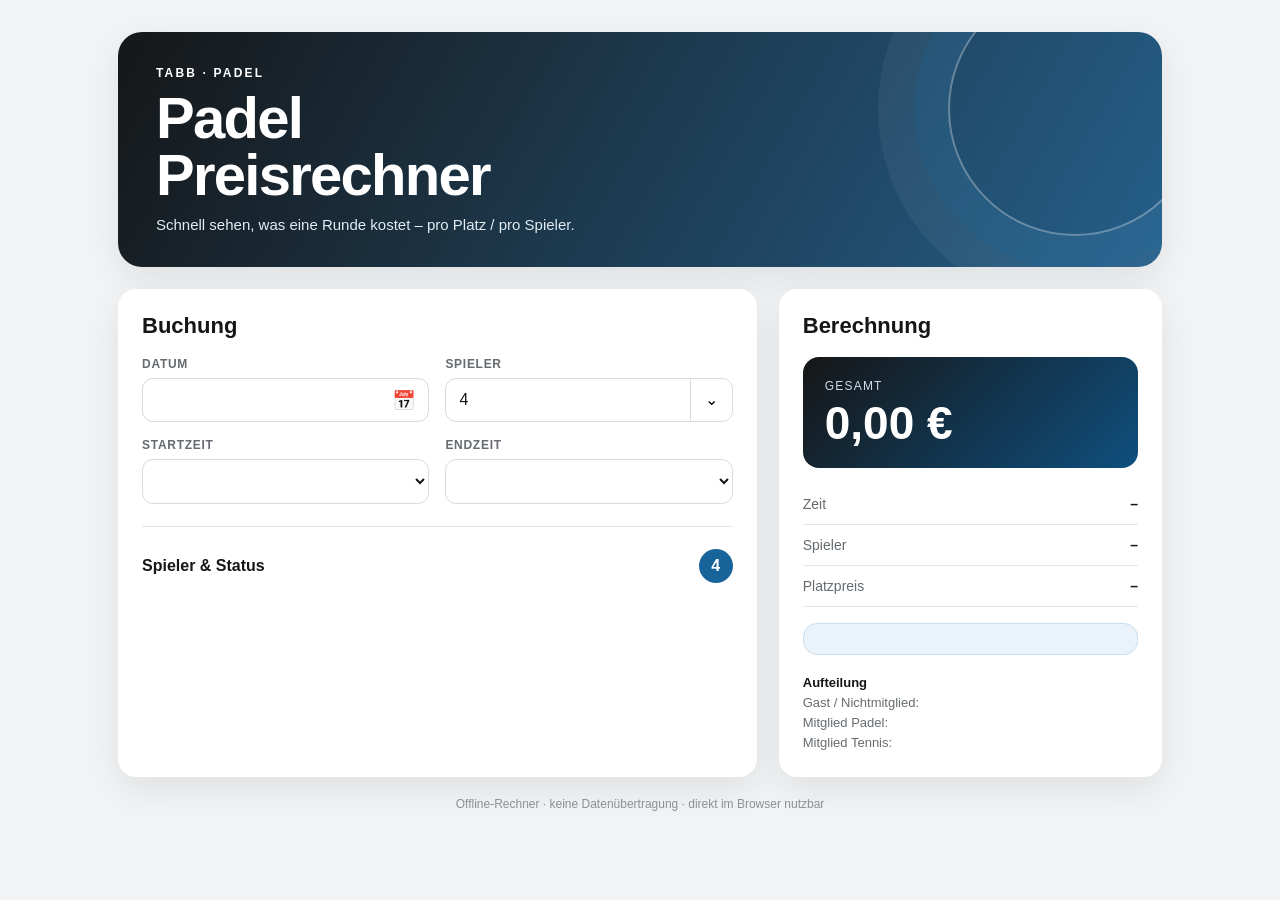
==== padel/preisrechner/index.html @ c5e3bcce "Rename padel/index.html to padel/preisrechner/index.html" ====
<!doctype html>
<html lang="de">
<head>
<meta charset="utf-8">
<meta name="viewport" content="width=device-width,initial-scale=1">
<title>TABB Padel – Preisrechner</title>
<style>
:root{
  --ink:#161616;
  --muted:#666b70;
  --line:#e3e6e8;
  --soft:#f4f6f7;
  --tabb-blue:#17649a;
  --tabb-blue-dark:#0f4f7e;
  --tabb-blue-light:#eaf3f9;
  --white:#fff;
  --shadow:0 12px 36px rgba(0,0,0,.08);
  --radius:18px;
}
*{box-sizing:border-box}
body{
  margin:0;
  font-family:Arial,Helvetica,sans-serif;
  background:#f2f3f4;
  color:var(--ink);
}
.page{
  max-width:1080px;
  margin:0 auto;
  padding:32px 18px 48px;
}
.hero{
  background:var(--white);
  border-radius:24px;
  overflow:hidden;
  box-shadow:var(--shadow);
  margin-bottom:22px;
}
.hero-top{
  min-height:190px;
  padding:34px 38px;
  display:flex;
  align-items:flex-end;
  position:relative;
  background:
    linear-gradient(120deg,rgba(14,15,16,.97),rgba(15,79,126,.91)),
    repeating-linear-gradient(135deg,transparent 0 24px,rgba(255,255,255,.03) 24px 25px);
}
.hero-top:after{
  content:"";
  position:absolute;
  right:-40px;
  top:-50px;
  width:250px;
  height:250px;
  border:2px solid rgba(255,255,255,.32);
  border-radius:50%;
  box-shadow:
    0 0 0 34px rgba(23,100,154,.20),
    0 0 0 70px rgba(255,255,255,.05);
}
.eyebrow{
  color:#ffffff;
  text-transform:uppercase;
  letter-spacing:.18em;
  font-weight:700;
  font-size:12px;
  margin-bottom:10px;
}
h1{
  color:white;
  font-size:clamp(32px,6vw,58px);
  line-height:.98;
  margin:0;
  font-weight:800;
  letter-spacing:-.03em;
}
.hero-sub{
  color:#e2edf4;
  margin-top:12px;
  font-size:15px;
}
.content{
  display:grid;
  grid-template-columns:1.25fr .75fr;
  gap:22px;
}
.card{
  background:var(--white);
  border-radius:var(--radius);
  box-shadow:var(--shadow);
  padding:24px;
}
.card h2{
  margin:0 0 18px;
  font-size:22px;
}
.grid{
  display:grid;
  grid-template-columns:repeat(2,minmax(0,1fr));
  gap:16px;
}
.field label{
  display:block;
  font-size:12px;
  font-weight:700;
  color:var(--muted);
  text-transform:uppercase;
  letter-spacing:.06em;
  margin:0 0 7px;
}
input,select{
  width:100%;
  padding:12px 13px;
  border:1px solid #d6dce0;
  border-radius:11px;
  background:#fff;
  color:var(--ink);
  font-size:16px;
  outline:none;
}
input:focus,select:focus{
  border-color:var(--tabb-blue);
  box-shadow:0 0 0 3px rgba(23,100,154,.14);
}
.sep{
  height:1px;
  background:var(--line);
  margin:22px 0;
}
.players-head{
  display:flex;
  justify-content:space-between;
  align-items:center;
  gap:12px;
  margin-bottom:12px;
}
.players-head strong{font-size:16px}
.badge{
  display:inline-flex;
  align-items:center;
  justify-content:center;
  min-width:34px;
  height:34px;
  border-radius:999px;
  background:var(--tabb-blue);
  color:#fff;
  font-weight:800;
}
.player-row{
  display:grid;
  grid-template-columns:38px 1fr 95px;
  gap:10px;
  align-items:center;
  padding:9px 0;
  border-bottom:1px solid #eef0f1;
}
.player-row:last-child{border-bottom:0}
.num{
  width:34px;height:34px;border-radius:50%;
  display:grid;place-items:center;
  background:#161616;color:#fff;font-weight:700;
}
.price{
  text-align:right;
  font-weight:800;
  white-space:nowrap;
}
.summary{
  position:sticky;
  top:18px;
}
.total-box{
  background:linear-gradient(135deg,#161616,#0f4f7e);
  color:#fff;
  border-radius:16px;
  padding:22px;
  margin-bottom:16px;
}
.total-box .kicker{
  color:#cbdce8;
  font-size:12px;
  text-transform:uppercase;
  letter-spacing:.1em;
}
.total{
  font-size:46px;
  font-weight:800;
  line-height:1;
  margin-top:7px;
}
.detail{
  display:grid;
  grid-template-columns:1fr auto;
  gap:10px 16px;
  padding:12px 0;
  border-bottom:1px solid var(--line);
  font-size:14px;
}
.detail:last-of-type{border-bottom:0}
.detail span{color:var(--muted)}
.detail strong{text-align:right}
.rate-box{
  background:var(--tabb-blue-light);
  border:1px solid #c9deec;
  border-radius:14px;
  padding:15px;
  margin-top:16px;
  font-size:13px;
  line-height:1.5;
}
.rate-box b{color:var(--tabb-blue-dark)}
.legend{
  margin-top:18px;
  font-size:13px;
  color:var(--muted);
  line-height:1.55;
}
.legend strong{color:var(--ink)}
.warning{
  display:none;
  margin-top:14px;
  padding:12px 14px;
  border-radius:11px;
  background:#fff3f3;
  border:1px solid #efcccc;
  color:#9a2727;
  font-size:13px;
}
.footer{
  text-align:center;
  color:#8a9094;
  font-size:12px;
  margin-top:20px;
}
@media(max-width:780px){
  .content{grid-template-columns:1fr}
  .summary{position:static}
  .hero-top{padding:28px 24px;min-height:165px}
}
@media(max-width:520px){
  .grid{grid-template-columns:1fr}
  .page{padding:12px 10px 28px}
  .card{padding:18px}
  .player-row{grid-template-columns:34px 1fr 82px}
  .total{font-size:40px}
}

#countMenu button{
  display:block;
  width:100%;
  padding:10px 12px;
  border:0;
  background:#fff;
  text-align:left;
  font-size:16px;
  cursor:pointer;
}
#countMenu button:hover{
  background:var(--tabb-blue-light);
}

</style>
</head>
<body>
<div class="page">
  <section class="hero">
    <div class="hero-top">
      <div>
        <div class="eyebrow">TABB · PADEL</div>
        <h1>Padel<br>Preisrechner</h1>
        <div class="hero-sub">Schnell sehen, was eine Runde kostet – pro Platz / pro Spieler.</div>
      </div>
    </div>
  </section>

  <main class="content">
    <section class="card">
      <h2>Buchung</h2>
      <div class="grid">
        <div class="field">
          <label for="date">Datum</label>
          <div style="position:relative">
          <input id="dateDisplay" type="text" value="" readonly style="padding-right:44px;cursor:pointer">
          <span aria-hidden="true"
                style="position:absolute;right:13px;top:50%;transform:translateY(-50%);font-size:19px;pointer-events:none">📅</span>
          <input id="date" type="date" aria-label="Datum auswählen"
                 style="position:absolute;right:0;top:0;width:44px;height:100%;opacity:0;cursor:pointer">
        </div>
        </div>
        <div class="field">
          <label for="count">Spieler</label>
          <div class="player-count-wrap" style="position:relative">
            <input id="count" type="number" min="2" step="1" value="4" inputmode="numeric" style="padding-right:44px">
            <button id="countDrop" type="button" aria-label="Spieleranzahl auswählen"
                    style="position:absolute;right:1px;top:1px;bottom:1px;width:42px;border:0;border-left:1px solid #d6dce0;background:#fff;border-radius:0 10px 10px 0;cursor:pointer;font-size:16px">⌄</button>
            <div id="countMenu"
                 style="display:none;position:absolute;z-index:20;left:0;right:0;top:calc(100% + 4px);background:#fff;border:1px solid #d6dce0;border-radius:10px;box-shadow:0 10px 24px rgba(0,0,0,.12);max-height:230px;overflow:auto">
              <button type="button" data-count="2">2</button>
              <button type="button" data-count="3">3</button>
              <button type="button" data-count="4">4</button>
              <button type="button" data-count="5">5</button>
              <button type="button" data-count="6">6</button>
              <button type="button" data-count="7">7</button>
              <button type="button" data-count="8">8</button>
              <button type="button" data-count="9">9</button>
              <button type="button" data-count="10">10</button>
              <button type="button" data-count="11">11</button>
              <button type="button" data-count="12">12</button>
            </div>
          </div>
        </div>
        <div class="field">
          <label for="start">Startzeit</label>
          <select id="start"></select>
        </div>
        <div class="field">
          <label for="end">Endzeit</label>
          <select id="end"></select>
        </div>
      </div>

      <div class="warning" id="warning">Die Endzeit muss nach der Startzeit liegen.</div>

      <div class="sep"></div>

      <div class="players-head">
        <strong>Spieler & Status</strong>
        <span class="badge" id="playerBadge">4</span>
      </div>
      <div id="players"></div>
    </section>

    <aside class="card summary">
      <h2>Berechnung</h2>
      <div class="total-box">
        <div class="kicker">Gesamt</div>
        <div class="total" id="netTotal">0,00 €</div>
      </div>

      <div class="detail"><span>Zeit</span><strong id="summaryTime">–</strong></div>
      <div class="detail"><span>Spieler</span><strong id="summaryPlayers">–</strong></div>
      <div class="detail"><span>Platzpreis</span><strong id="courtTotal">–</strong></div>
      
      <div class="rate-box" id="rateInfo"></div>

      <div class="legend">
        <strong>Aufteilung</strong><br>
        Gast / Nichtmitglied: <span id="legendGast"></span><br>
        Mitglied Padel: <span id="legendPadel"></span><br>
        Mitglied Tennis: <span id="legendTennis"></span>
      </div>
    </aside>
  </main>

  <div class="footer">Offline-Rechner · keine Datenübertragung · direkt im Browser nutzbar</div>
</div>

<script src="preise.js"></script>
<script>
const TYPES = [
  {label:"Nichtmitglied / Gast", factor:PREISE.anteile.gast},
  {label:"Mitglied Padel", factor:PREISE.anteile.padel},
  {label:"Mitglied Tennis", factor:PREISE.anteile.tennis}
];

const $ = id => document.getElementById(id);
const eur = n => n.toLocaleString("de-DE",{style:"currency",currency:"EUR"});
const durationText = h => {
  const rounded = Math.round(h * 100) / 100;
  return `${String(rounded).replace(".",",")} h`;
};


function fillTimeSelects(){
  const start = $("start");
  const end = $("end");

  for(let minutes=0; minutes<24*60; minutes+=15){
    const h = Math.floor(minutes/60);
    const m = minutes%60;
    const value = String(h).padStart(2,"0")+":"+String(m).padStart(2,"0");
    start.add(new Option(value,value));
    end.add(new Option(value,value));
  }

  // 24:00 is useful as an end time, but not as a start time.
  end.add(new Option("24:00","24:00"));

  start.value = "17:00";
  end.value = "18:30";
}

function formatDateDisplay(value){
  if(!value) return "";
  const [y,m,d] = value.split("-").map(Number);
  const months = ["JAN","FEB","MAR","APR","MAI","JUN","JUL","AUG","SEP","OKT","NOV","DEZ"];
  return String(d).padStart(2,"0") + "-" + months[m-1] + "-" + y;
}

function updateDateDisplay(){
  $("dateDisplay").value = formatDateDisplay($("date").value);
}

function setToday(){
  const d = new Date();
  const local = new Date(d.getTime()-d.getTimezoneOffset()*60000).toISOString().slice(0,10);
  $("date").value = local;
  updateDateDisplay();
}

function timeToHours(value){
  const [h,m] = value.split(":").map(Number);
  return h + m/60;
}

function rebuildPlayers(){
  let n = Math.floor(+$("count").value);
  if(!Number.isFinite(n) || n < 2) n = 2;
  $("count").value = n;
  const old = [...document.querySelectorAll(".ptype")].map(x=>x.value);
  $("players").innerHTML = "";
  for(let i=0;i<n;i++){
    const row = document.createElement("div");
    row.className = "player-row";
    const opts = TYPES.map((t,idx)=>`<option value="${idx}" ${+(old[i]??0)===idx?"selected":""}>${t.label}</option>`).join("");
    row.innerHTML = `<div class="num">${i+1}</div><select class="ptype">${opts}</select><div class="price" id="p${i}">–</div>`;
    $("players").appendChild(row);
  }
  $("playerBadge").textContent=n;
  document.querySelectorAll(".ptype").forEach(el=>el.addEventListener("change",calculate));
  calculate();
}

function getBookingData(){
  const start = timeToHours($("start").value);
  const end = timeToHours($("end").value);
  const duration = end - start;
  return {start,end,duration};
}

function toMinutes(value){
  const [h,m] = value.split(":").map(Number);
  return h*60+m;
}

function dateValueToNumber(value){
  const [y,m,d] = value.split("-").map(Number);
  return y*10000 + m*100 + d;
}

function tariffAppliesToDate(tariff, dateValue){
  const n = dateValueToNumber(dateValue);
  return n >= dateValueToNumber(tariff.startDate)
      && n <= dateValueToNumber(tariff.endDate);
}

function dateRangesOverlap(aStart,aEnd,bStart,bEnd){
  return dateValueToNumber(aStart) <= dateValueToNumber(bEnd)
      && dateValueToNumber(bStart) <= dateValueToNumber(aEnd);
}

function validateTariffs(){
  const groups = [
    {name:"Mo–Fr", list:PREISE.werktag},
    {name:"Wochenende", list:PREISE.wochenende}
  ];
  const problems = [];

  for(const group of groups){
    for(let i=0;i<group.list.length;i++){
      const a = group.list[i];

      if(dateValueToNumber(a.endDate) < dateValueToNumber(a.startDate)){
        problems.push(`${group.name}: ungültiger Datumsbereich ${a.startDate}–${a.endDate}`);
      }

      if(toMinutes(a.end) <= toMinutes(a.start)){
        problems.push(`${group.name}: ungültiger Zeitraum ${a.start}–${a.end}`);
      }

      for(let j=i+1;j<group.list.length;j++){
        const b = group.list[j];

        const dateOverlap = dateRangesOverlap(a.startDate,a.endDate,b.startDate,b.endDate);
        const timeOverlap = toMinutes(a.start) < toMinutes(b.end)
                         && toMinutes(b.start) < toMinutes(a.end);

        if(dateOverlap && timeOverlap){
          problems.push(
            `${group.name}: Überschneidung ` +
            `${a.startDate}–${a.endDate} ${a.start}–${a.end} / ` +
            `${b.startDate}–${b.endDate} ${b.start}–${b.end}`
          );
        }
      }
    }
  }
  return problems;
}

function getCourtPrice(){
  const date = new Date($("date").value+"T12:00:00");
  const day = date.getDay();
  const weekend = day===0 || day===6;
  const {start,end,duration} = getBookingData();

  if(duration <= 0) return null;

  const dateValue = $("date").value;
  const tariffs = (weekend ? PREISE.wochenende : PREISE.werktag)
    .filter(t => tariffAppliesToDate(t, dateValue));
  if(!tariffs.length){
    return {error:"Für das gewählte Datum ist keine Preisgestaltung definiert."};
  }

  const bookingStart = Math.round(start*60);
  const bookingEnd = Math.round(end*60);

  let total = 0;
  let covered = 0;
  const parts = [];

  for(const t of tariffs){
    const tStart = toMinutes(t.start);
    const tEnd = toMinutes(t.end);
    const overlapStart = Math.max(bookingStart,tStart);
    const overlapEnd = Math.min(bookingEnd,tEnd);

    if(overlapEnd > overlapStart){
      const hours = (overlapEnd-overlapStart)/60;
      total += hours*t.price;
      covered += overlapEnd-overlapStart;
      parts.push(`${durationText(hours)} × ${eur(t.price)}/h`);
    }
  }

  if(covered !== bookingEnd-bookingStart){
    return {error:"Für einen Teil der gewählten Zeit ist kein Preis definiert."};
  }

  return {
    total,
    text:`${weekend ? "Wochenende" : "Mo–Fr"} · ${parts.join(" + ")}`,
    duration
  };
}

function clearCalculation(){
  $("netTotal").textContent = "–";
  $("courtTotal").textContent = "–";
  $("summaryTime").textContent = "–";
  $("rateInfo").innerHTML = "Bitte gültige Start- und Endzeit wählen.";
  document.querySelectorAll(".price").forEach(x=>x.textContent="–");
}

function calculate(){
  if(!$("date").value || !$("start").value || !$("end").value) return;

  const n = +$("count").value;
  const court = getCourtPrice();
  const warning = $("warning");

  if(!court){
    warning.textContent = "Die Endzeit muss nach der Startzeit liegen.";
    warning.style.display = "block";
    clearCalculation();
    return;
  }

  const tariffProblems = validateTariffs();
  if(tariffProblems.length){
    warning.textContent = "Preisgestaltung prüfen: " + tariffProblems.join(" | ");
    warning.style.display = "block";
    clearCalculation();
    return;
  }
  warning.style.display = "none";
  if(court.error){
    warning.textContent = court.error;
    warning.style.display = "block";
    clearCalculation();
    return;
  }

  const selections = [...document.querySelectorAll(".ptype")];
  const weights = selections.map(sel => TYPES[+sel.value].factor);
  const weightSum = weights.reduce((a,b)=>a+b,0);

  selections.forEach((sel,i)=>{
    const price = court.total * (weights[i] / weightSum);
    $(`p${i}`).textContent = eur(price);
  });

  $("netTotal").textContent = eur(court.total);
  $("courtTotal").textContent = eur(court.total);
  $("summaryTime").textContent = `${$("start").value}–${$("end").value} · ${durationText(court.duration)}`;
  $("summaryPlayers").textContent = `${n} Spieler`;
  $("rateInfo").innerHTML = `${court.text}`;
}

["start","end"].forEach(id=>$(id).addEventListener("change",calculate));
$("date").addEventListener("change",()=>{
  updateDateDisplay();
  calculate();
});
$("dateDisplay").addEventListener("click",()=>{
  if($("date").showPicker) $("date").showPicker();
  else $("date").click();
});
$("count").addEventListener("change",rebuildPlayers);

$("countDrop").addEventListener("click",(e)=>{
  e.stopPropagation();
  const menu = $("countMenu");
  menu.style.display = menu.style.display === "block" ? "none" : "block";
});

$("countMenu").querySelectorAll("button[data-count]").forEach(btn=>{
  btn.addEventListener("click",()=>{
    $("count").value = btn.dataset.count;
    $("countMenu").style.display = "none";
    rebuildPlayers();
  });
});

document.addEventListener("click",(e)=>{
  if(!e.target.closest(".player-count-wrap")){
    $("countMenu").style.display = "none";
  }
});


$("legendGast").textContent = Math.round(PREISE.anteile.gast*100) + " %";
$("legendPadel").textContent = Math.round(PREISE.anteile.padel*100) + " %";
$("legendTennis").textContent = Math.round(PREISE.anteile.tennis*100) + " %";

fillTimeSelects();
setToday();

const tariffProblems = validateTariffs();
if(tariffProblems.length){
  $("warning").textContent = "Preisgestaltung prüfen: " + tariffProblems.join(" | ");
  $("warning").style.display = "block";
}

rebuildPlayers();
</script>
</body>
</html>
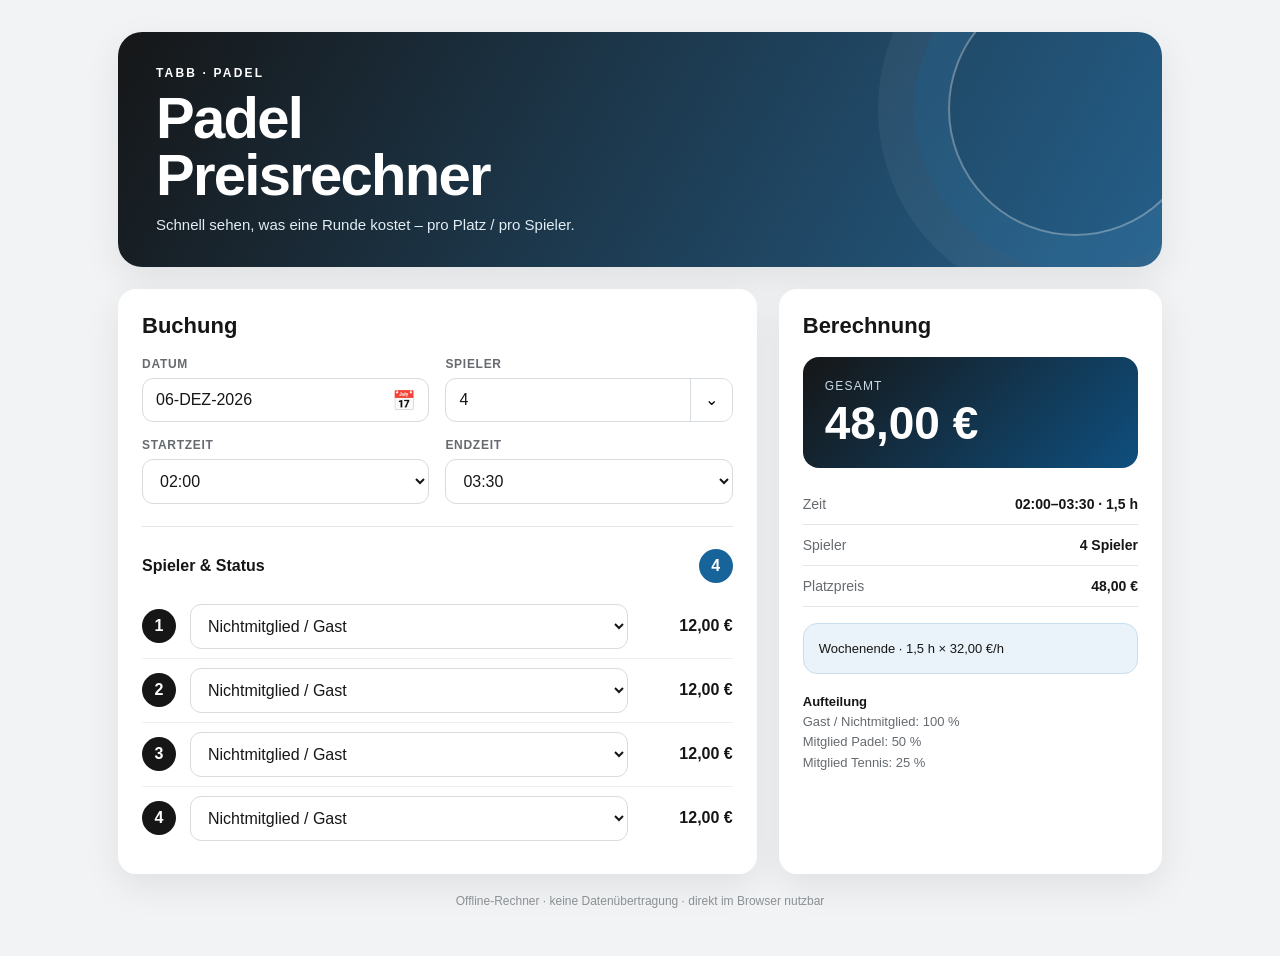
==== commit e4a378b4: "Add files via upload - Start-/Endzeit im 30-Minuten-Takt. - Startzeit beim Öffnen auf die nächste h" ====
--- a/padel/preisrechner/index.html
+++ b/padel/preisrechner/index.html
@@ -376,7 +376,7 @@
   const start = $("start");
   const end = $("end");
 
-  for(let minutes=0; minutes<24*60; minutes+=15){
+  for(let minutes=0; minutes<24*60; minutes+=30){
     const h = Math.floor(minutes/60);
     const m = minutes%60;
     const value = String(h).padStart(2,"0")+":"+String(m).padStart(2,"0");
@@ -384,11 +384,25 @@
     end.add(new Option(value,value));
   }
 
-  // 24:00 is useful as an end time, but not as a start time.
   end.add(new Option("24:00","24:00"));
 
-  start.value = "17:00";
-  end.value = "18:30";
+  // Wie bei einer Parkscheibe: auf die nächste halbe Stunde stellen.
+  const now = new Date();
+  let startMinutes = now.getHours()*60 + now.getMinutes();
+  startMinutes = Math.ceil(startMinutes/30)*30;
+  if(startMinutes >= 24*60) startMinutes = 23*60+30;
+
+  const timeValue = minutes => {
+    const h = Math.floor(minutes/60);
+    const m = minutes%60;
+    return String(h).padStart(2,"0")+":"+String(m).padStart(2,"0");
+  };
+
+  start.value = timeValue(startMinutes);
+
+  // Bisherige Standarddauer: 1,5 Stunden.
+  const endMinutes = Math.min(startMinutes+90,24*60);
+  end.value = timeValue(endMinutes);
 }
 
 function formatDateDisplay(value){
@@ -599,7 +613,15 @@
   $("rateInfo").innerHTML = `${court.text}`;
 }
 
-["start","end"].forEach(id=>$(id).addEventListener("change",calculate));
+$("start").addEventListener("change",()=>{
+  const startMinutes = toMinutes($("start").value);
+  const endMinutes = Math.min(startMinutes + 90, 24*60);
+  const h = Math.floor(endMinutes/60);
+  const m = endMinutes%60;
+  $("end").value = String(h).padStart(2,"0")+":"+String(m).padStart(2,"0");
+  calculate();
+});
+$("end").addEventListener("change",calculate);
 $("date").addEventListener("change",()=>{
   updateDateDisplay();
   calculate();
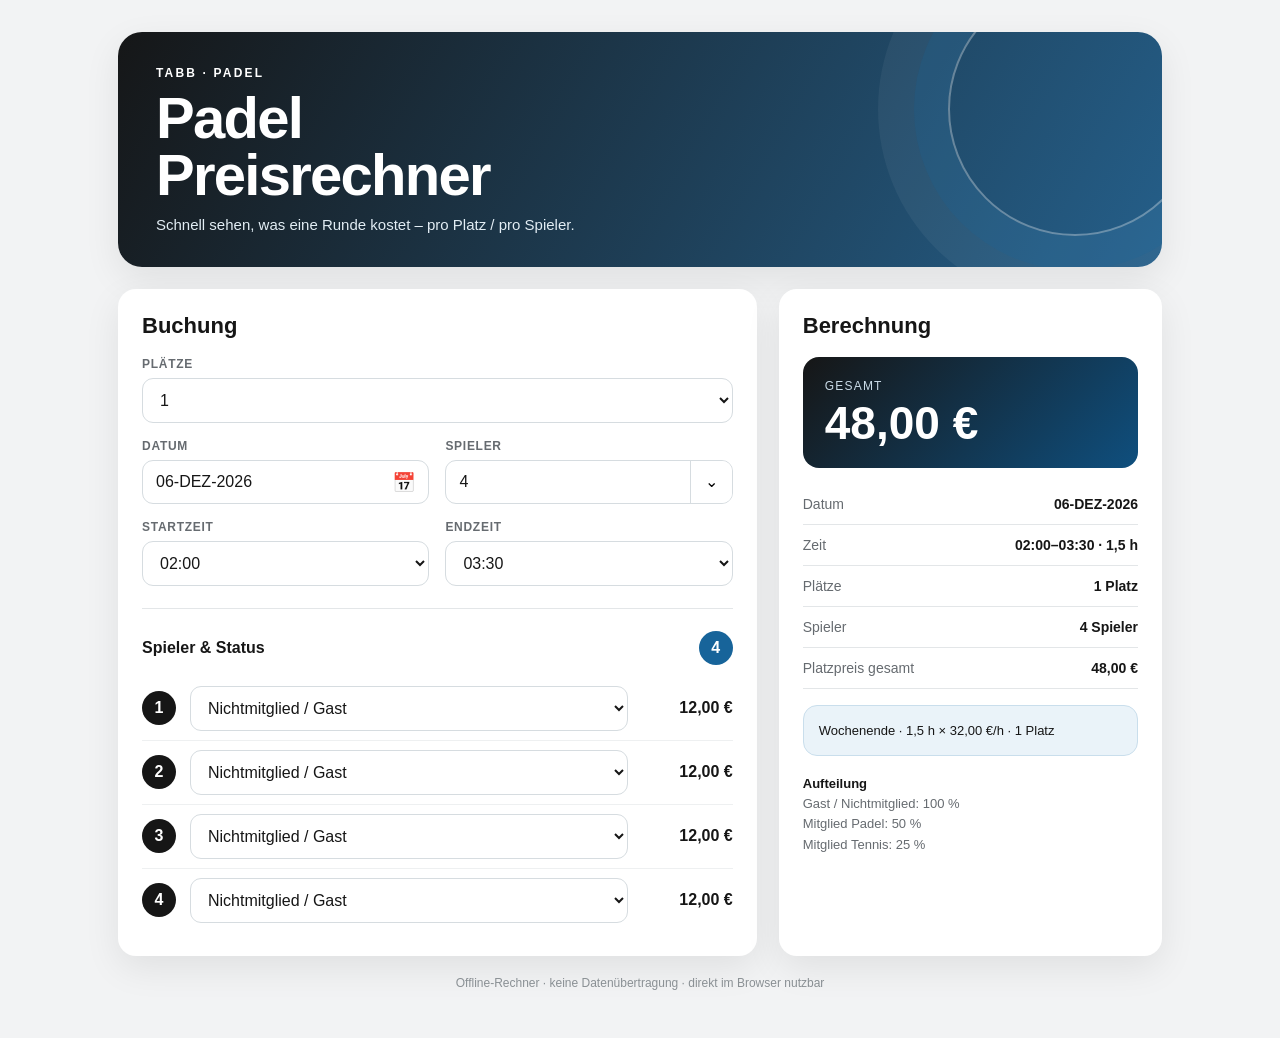
==== commit 851bcad6: "Add files via upload Erweiterung: Plätze 1–3, Standard 1. Gesamtpreis = Preis pro Platz × Anzahl Pl" ====
--- a/padel/preisrechner/index.html
+++ b/padel/preisrechner/index.html
@@ -277,6 +277,14 @@
   <main class="content">
     <section class="card">
       <h2>Buchung</h2>
+      <div class="field" style="margin-bottom:16px">
+        <label for="courts">Plätze</label>
+        <select id="courts">
+          <option value="1" selected>1</option>
+          <option value="2">2</option>
+          <option value="3">3</option>
+        </select>
+      </div>
       <div class="grid">
         <div class="field">
           <label for="date">Datum</label>
@@ -338,9 +346,11 @@
         <div class="total" id="netTotal">0,00 €</div>
       </div>
 
+      <div class="detail"><span>Datum</span><strong id="summaryDate">–</strong></div>
       <div class="detail"><span>Zeit</span><strong id="summaryTime">–</strong></div>
+      <div class="detail"><span>Plätze</span><strong id="summaryCourts">1 Platz</strong></div>
       <div class="detail"><span>Spieler</span><strong id="summaryPlayers">–</strong></div>
-      <div class="detail"><span>Platzpreis</span><strong id="courtTotal">–</strong></div>
+      <div class="detail"><span>Platzpreis gesamt</span><strong id="courtTotal">–</strong></div>
       
       <div class="rate-box" id="rateInfo"></div>
 
@@ -597,20 +607,25 @@
     return;
   }
 
+  const courtCount = Math.max(1, Math.min(3, +$("courts").value || 1));
+  const totalCourtPrice = court.total * courtCount;
+
   const selections = [...document.querySelectorAll(".ptype")];
   const weights = selections.map(sel => TYPES[+sel.value].factor);
   const weightSum = weights.reduce((a,b)=>a+b,0);
 
   selections.forEach((sel,i)=>{
-    const price = court.total * (weights[i] / weightSum);
+    const price = totalCourtPrice * (weights[i] / weightSum);
     $(`p${i}`).textContent = eur(price);
   });
 
-  $("netTotal").textContent = eur(court.total);
-  $("courtTotal").textContent = eur(court.total);
+  $("netTotal").textContent = eur(totalCourtPrice);
+  $("courtTotal").textContent = eur(totalCourtPrice);
+  $("summaryDate").textContent = formatDateDisplay($("date").value);
   $("summaryTime").textContent = `${$("start").value}–${$("end").value} · ${durationText(court.duration)}`;
+  $("summaryCourts").textContent = `${courtCount} ${courtCount === 1 ? "Platz" : "Plätze"}`;
   $("summaryPlayers").textContent = `${n} Spieler`;
-  $("rateInfo").innerHTML = `${court.text}`;
+  $("rateInfo").innerHTML = `${court.text} · ${courtCount} ${courtCount === 1 ? "Platz" : "Plätze"}`;
 }
 
 $("start").addEventListener("change",()=>{
@@ -622,6 +637,7 @@
   calculate();
 });
 $("end").addEventListener("change",calculate);
+$("courts").addEventListener("change",calculate);
 $("date").addEventListener("change",()=>{
   updateDateDisplay();
   calculate();
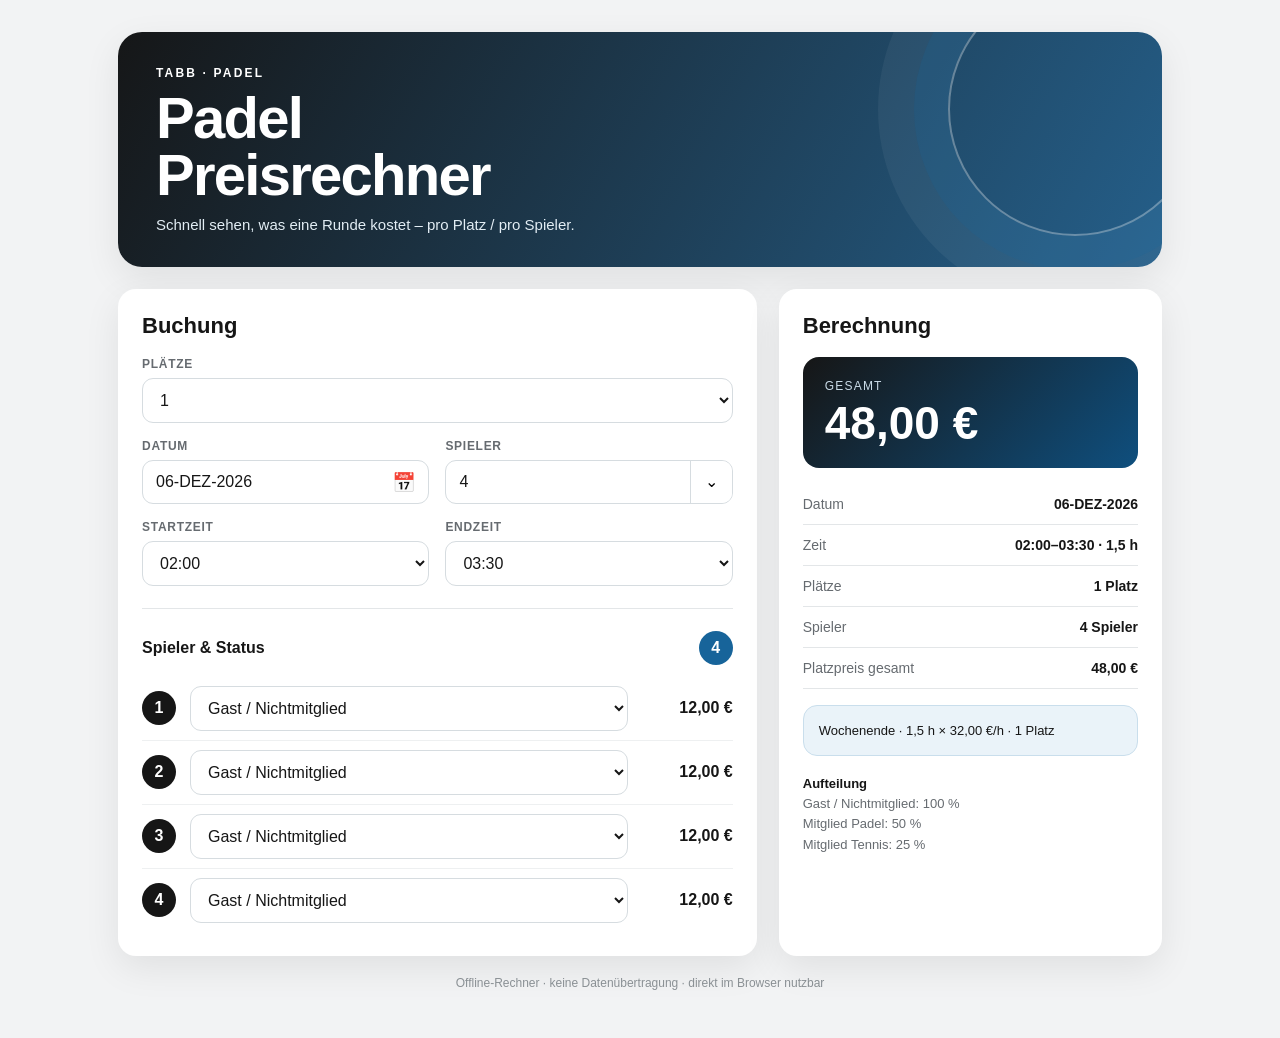
==== commit a009ed4f: "Update index.html Buchung "Gast / Nichtmitglied" angepasst an *Übersicht*" ====
--- a/padel/preisrechner/index.html
+++ b/padel/preisrechner/index.html
@@ -369,7 +369,7 @@
 <script src="preise.js"></script>
 <script>
 const TYPES = [
-  {label:"Nichtmitglied / Gast", factor:PREISE.anteile.gast},
+  {label:"Gast / Nichtmitglied", factor:PREISE.anteile.gast},
   {label:"Mitglied Padel", factor:PREISE.anteile.padel},
   {label:"Mitglied Tennis", factor:PREISE.anteile.tennis}
 ];
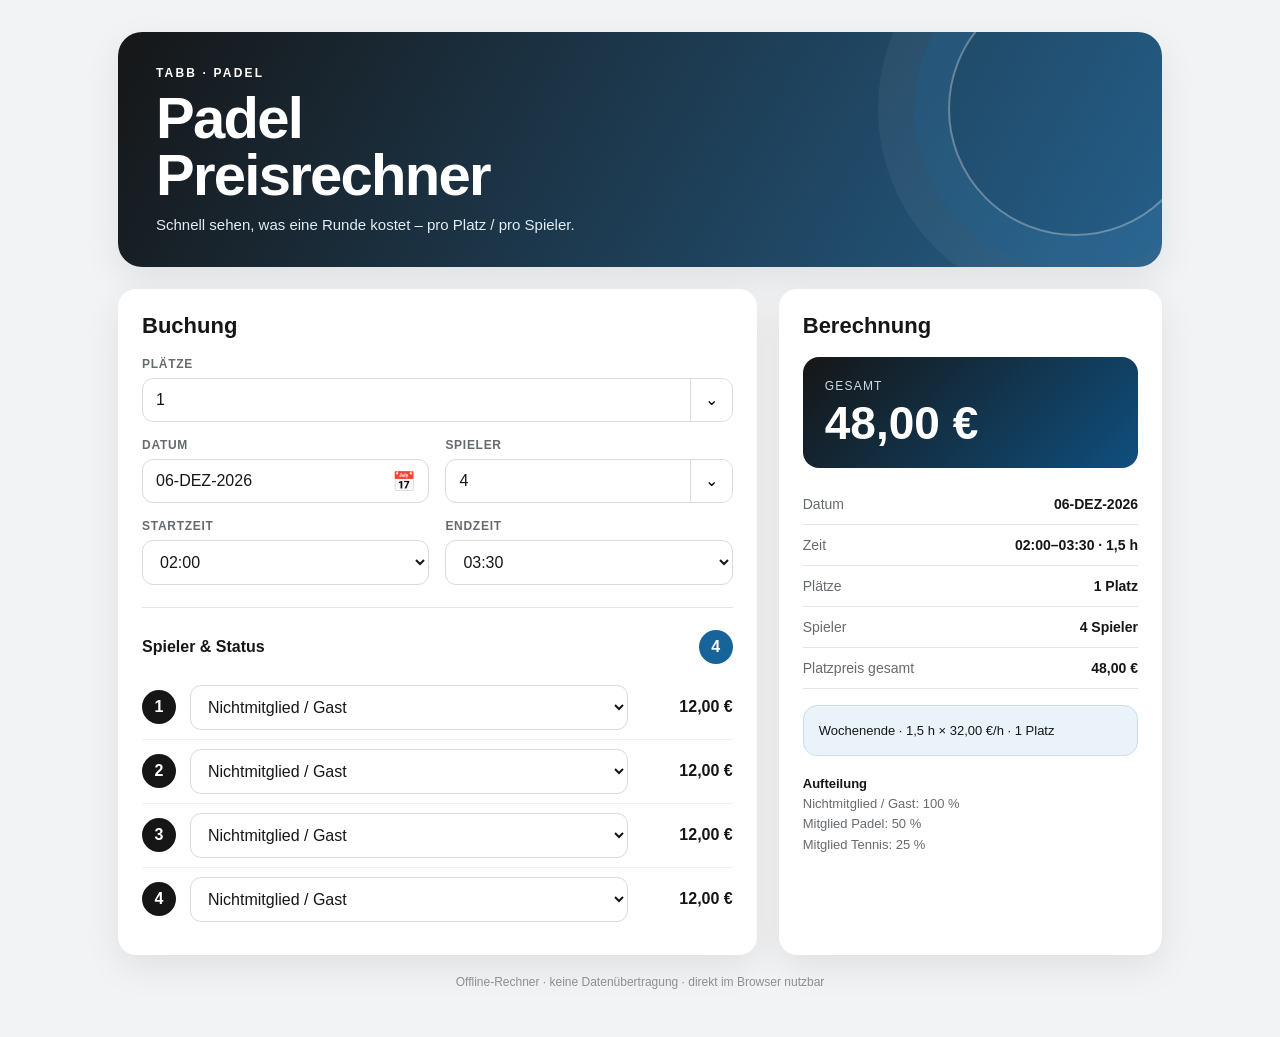
==== commit a7f4d875: "Add files via upload minor visual updated" ====
--- a/padel/preisrechner/index.html
+++ b/padel/preisrechner/index.html
@@ -246,7 +246,7 @@
   .total{font-size:40px}
 }
 
-#countMenu button{
+#countMenu button, #courtsMenu button{
   display:block;
   width:100%;
   padding:10px 12px;
@@ -256,7 +256,7 @@
   font-size:16px;
   cursor:pointer;
 }
-#countMenu button:hover{
+#countMenu button:hover, #courtsMenu button:hover{
   background:var(--tabb-blue-light);
 }
 
@@ -279,11 +279,17 @@
       <h2>Buchung</h2>
       <div class="field" style="margin-bottom:16px">
         <label for="courts">Plätze</label>
-        <select id="courts">
-          <option value="1" selected>1</option>
-          <option value="2">2</option>
-          <option value="3">3</option>
-        </select>
+        <div class="court-count-wrap" style="position:relative">
+          <input id="courts" type="number" min="1" step="1" value="1" inputmode="numeric" style="padding-right:44px">
+          <button id="courtsDrop" type="button" aria-label="Platzanzahl auswählen"
+                  style="position:absolute;right:1px;top:1px;bottom:1px;width:42px;border:0;border-left:1px solid #d6dce0;background:#fff;border-radius:0 10px 10px 0;cursor:pointer;font-size:16px">⌄</button>
+          <div id="courtsMenu"
+               style="display:none;position:absolute;z-index:20;left:0;right:0;top:calc(100% + 4px);background:#fff;border:1px solid #d6dce0;border-radius:10px;box-shadow:0 10px 24px rgba(0,0,0,.12);max-height:230px;overflow:auto">
+            <button type="button" data-courts="1">1</button>
+            <button type="button" data-courts="2">2</button>
+            <button type="button" data-courts="3">3</button>
+          </div>
+        </div>
       </div>
       <div class="grid">
         <div class="field">
@@ -356,7 +362,7 @@
 
       <div class="legend">
         <strong>Aufteilung</strong><br>
-        Gast / Nichtmitglied: <span id="legendGast"></span><br>
+        Nichtmitglied / Gast: <span id="legendGast"></span><br>
         Mitglied Padel: <span id="legendPadel"></span><br>
         Mitglied Tennis: <span id="legendTennis"></span>
       </div>
@@ -369,7 +375,7 @@
 <script src="preise.js"></script>
 <script>
 const TYPES = [
-  {label:"Gast / Nichtmitglied", factor:PREISE.anteile.gast},
+  {label:"Nichtmitglied / Gast", factor:PREISE.anteile.gast},
   {label:"Mitglied Padel", factor:PREISE.anteile.padel},
   {label:"Mitglied Tennis", factor:PREISE.anteile.tennis}
 ];
@@ -607,7 +613,7 @@
     return;
   }
 
-  const courtCount = Math.max(1, Math.min(3, +$("courts").value || 1));
+  const courtCount = Math.max(1, Math.floor(+$("courts").value || 1));
   const totalCourtPrice = court.total * courtCount;
 
   const selections = [...document.querySelectorAll(".ptype")];
@@ -637,7 +643,26 @@
   calculate();
 });
 $("end").addEventListener("change",calculate);
-$("courts").addEventListener("change",calculate);
+$("courts").addEventListener("change",()=>{
+  let n = Math.floor(+$("courts").value);
+  if(!Number.isFinite(n) || n < 1) n = 1;
+  $("courts").value = n;
+  calculate();
+});
+
+$("courtsDrop").addEventListener("click",(e)=>{
+  e.stopPropagation();
+  const menu = $("courtsMenu");
+  menu.style.display = menu.style.display === "block" ? "none" : "block";
+});
+
+$("courtsMenu").querySelectorAll("button[data-courts]").forEach(btn=>{
+  btn.addEventListener("click",()=>{
+    $("courts").value = btn.dataset.courts;
+    $("courtsMenu").style.display = "none";
+    calculate();
+  });
+});
 $("date").addEventListener("change",()=>{
   updateDateDisplay();
   calculate();
@@ -666,6 +691,9 @@
   if(!e.target.closest(".player-count-wrap")){
     $("countMenu").style.display = "none";
   }
+  if(!e.target.closest(".court-count-wrap")){
+    $("courtsMenu").style.display = "none";
+  }
 });
 
 
